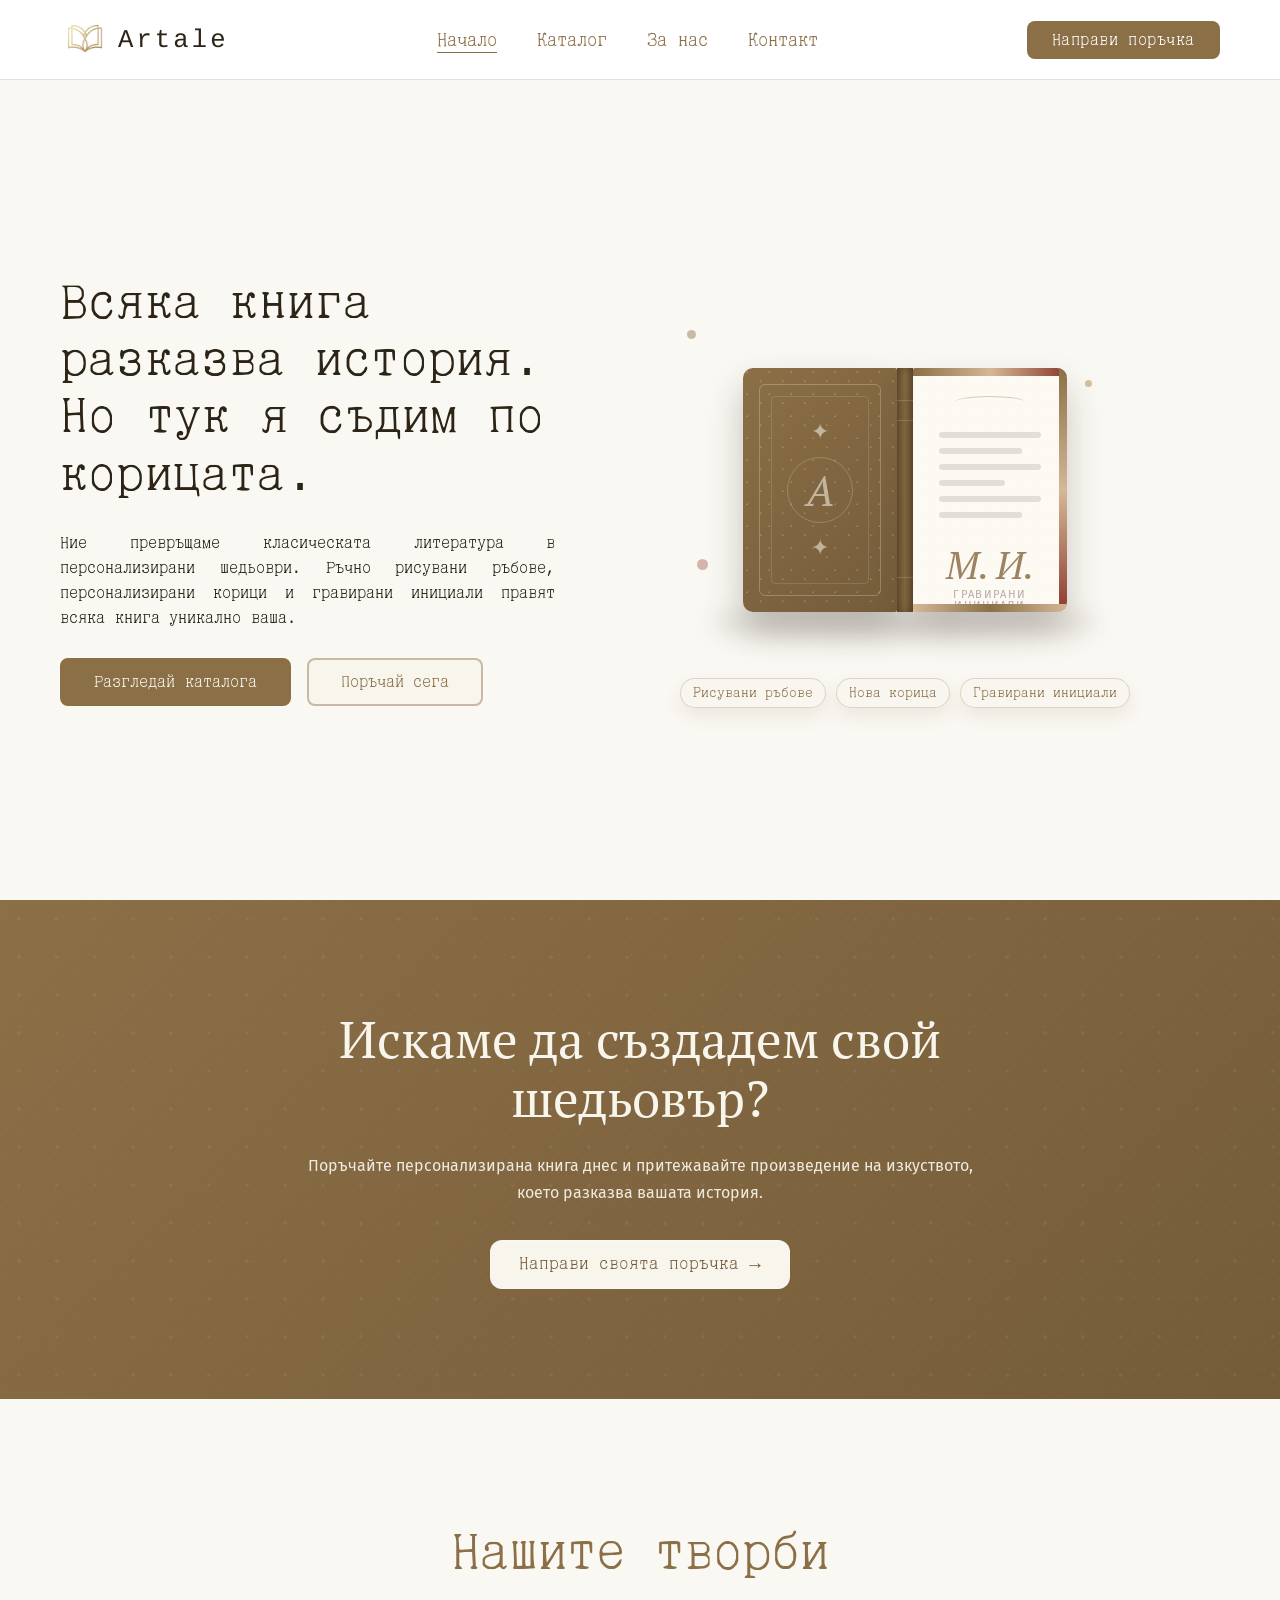
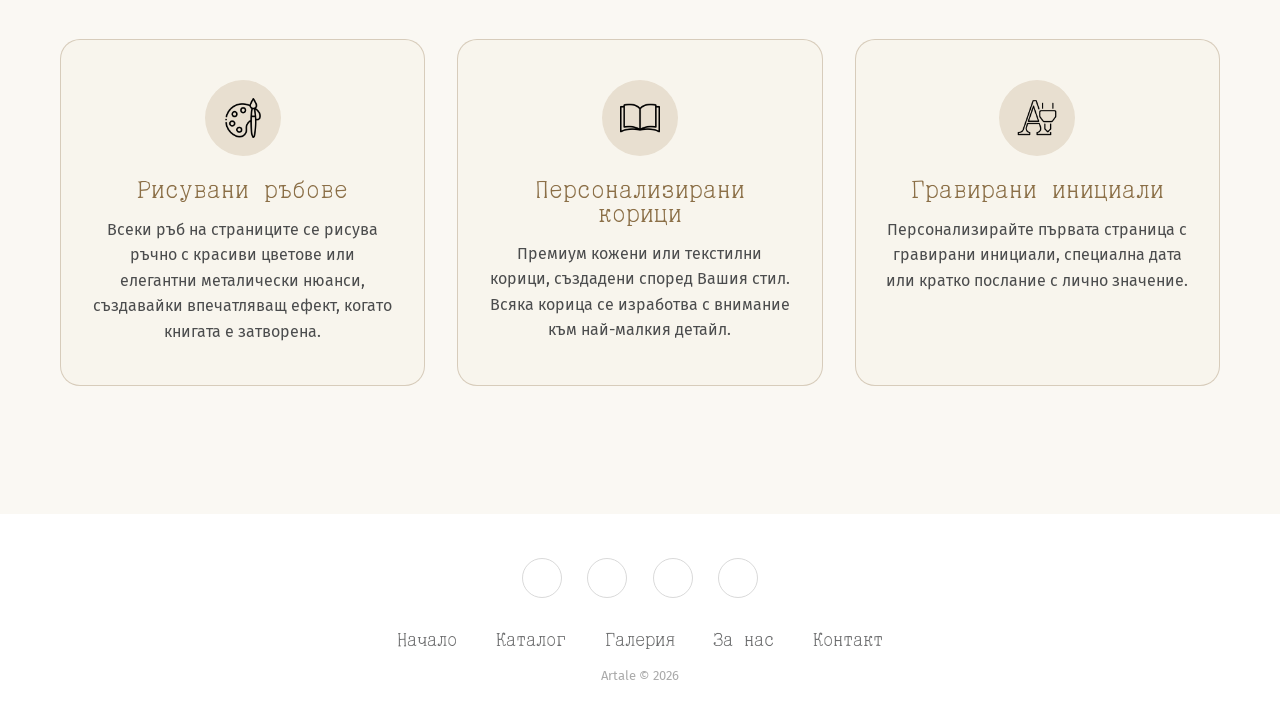
==== index.html @ 34d96b76 "Active page navigation - translation - a super simple fix of the brand name that took me 2 hours" ====
<!DOCTYPE html>
<html lang="bg">

<head>
    <meta charset="UTF-8">
    <meta name="viewport" content="width=device-width, initial-scale=1.0">
    <title>Artale | Home Page</title>

    <link rel="icon" type="image/x-icon" href="src/assets/images/Logo-modified.png">

    <!-- Bootstrap -->
    <link href="https://cdn.jsdelivr.net/npm/bootstrap@5.3.3/dist/css/bootstrap.min.css" rel="stylesheet">

    <link href="styles/reset.css" rel="stylesheet">
    <link href="styles/style.css" rel="stylesheet">
</head>

<body>
    <header>
        <nav class="navbar navbar-expand-lg navbar-light bg-white fixed-top border-bottom">
            <div class="container">
                <a class="navbar-brand d-flex align-items-center" href="index.html">
                    <img src="src/assets/images/Artale.png" alt="Artale logo" width="50" height="50">
                    <span class="artale-brand">Artale</span>
                </a>

                <button class="navbar-toggler" type="button" data-bs-toggle="collapse" data-bs-target="#navbarNav"
                    aria-controls="navbarNav" aria-expanded="false" aria-label="Toggle navigation">
                    <span class="navbar-toggler-icon"></span>
                </button>

                <div class="collapse navbar-collapse justify-content-center" id="navbarNav">
                    <ul class="navbar-nav">
                        <li class="nav-item">
                            <a class="nav-link active-page" href="index.html">Начало</a>
                        </li>

                        <li class="nav-item">
                            <a class="nav-link" href="src/catalog.html">Каталог</a>
                        </li>


                        <li class="nav-item">
                            <a class="nav-link" href="src/aboutUs.html">За нас</a>
                        </li>

                        <li class="nav-item">
                            <a class="nav-link" href="src/contacts.html">Контакт</a>
                        </li>
                    </ul>
                </div>

                <a href="src/commissions.html" class="purchase-btn">
                    Направи поръчка
                </a>

            </div>
        </nav>
    </header>

    <main>
        <section class="first-block">
            <div class="page-container hero-layout">

                <div class="hero-text">
                    <h1>Всяка книга разказва история. <br> Но тук я съдим по корицата.</h1>

                    <p>
                        Ние превръщаме класическата литература в персонализирани шедьоври.
                        Ръчно рисувани ръбове, персонализирани корици и гравирани инициали
                        правят всяка книга уникално ваша.
                    </p>

                    <div class="hero-buttons">
                        <button onclick="document.location='src/catalog.html'" class="unique-button">
                            Разгледай каталога
                        </button>

                        <button onclick="document.location='src/commissions.html'">
                            Поръчай сега
                        </button>
                    </div>
                </div>

                <div class="book-illustration">
                    <div class="floating-dot dot-1"></div>
                    <div class="floating-dot dot-2"></div>
                    <div class="floating-dot dot-3"></div>

                    <div class="book-shadow"></div>

                    <div class="book">
                        <div class="book-cover">
                            <div class="cover-border"></div>
                            <div class="cover-inner-border"></div>

                            <div class="cover-decoration">
                                <div class="ornament">✦</div>
                                <div class="cover-initial">A</div>
                                <div class="ornament bottom">✦</div>
                            </div>
                        </div>

                        <div class="book-spine">
                            <span></span>
                            <span></span>
                            <span></span>
                        </div>

                        <div class="book-pages">
                            <div class="painted-edge top"></div>
                            <div class="painted-edge right"></div>
                            <div class="painted-edge bottom"></div>

                            <div class="page-content">
                                <div class="page-ornament"></div>

                                <div class="text-line long"></div>
                                <div class="text-line medium"></div>
                                <div class="text-line long"></div>
                                <div class="text-line short"></div>
                                <div class="text-line long"></div>
                                <div class="text-line medium"></div>

                                <div class="engraving">
                                    <span>М. И.</span>
                                    <small>гравирани инициали</small>
                                </div>
                            </div>
                        </div>
                    </div>

                    <div class="book-labels">
                        <span>Рисувани ръбове</span>
                        <span>Нова корица</span>
                        <span>Гравирани инициали</span>
                    </div>
                </div>

            </div>
        </section>

        <section class="order-section">
            <div class="order-content">
                <h2>Искаме да създадем свой шедьовър?</h2>
                <p>
                    Поръчайте персонализирана книга днес и притежавайте произведение на
                    изкуството, което разказва вашата история.
                </p>
                <a href="src/commissions.html" class="order-btn">
                    Направи своята поръчка
                    <span>→</span>
                </a>
            </div>
        </section>

        <section class="craft-section">
            <div class="page-container">
                <h2>Нашите творби</h2>

                <div class="craft-container">
                    <article class="craft-card">
                        <div class="icon-circle">
                            <img src="src/assets/images/art.png" alt="Икона за рисувани ръбове">
                        </div>

                        <h3>Рисувани ръбове</h3>

                        <p>
                            Всеки ръб на страниците се рисува ръчно с красиви цветове или елегантни металически нюанси,
                            създавайки впечатляващ ефект, когато книгата е затворена.
                        </p>
                    </article>

                    <article class="craft-card">
                        <div class="icon-circle">
                            <img src="src/assets/images/book.png" alt="Икона за персонализирани корици">
                        </div>

                        <h3>Персонализирани корици</h3>

                        <p>
                            Премиум кожени или текстилни корици, създадени според Вашия стил.
                            Всяка корица се изработва с внимание към най-малкия детайл.
                        </p>
                    </article>

                    <article class="craft-card">
                        <div class="icon-circle">
                            <img src="src/assets/images/cut.png" alt="Икона за гравирани инициали">
                        </div>

                        <h3>Гравирани инициали</h3>

                        <p>
                            Персонализирайте първата страница с гравирани инициали, специална дата
                            или кратко послание с лично значение.
                        </p>
                    </article>
                </div>
            </div>
        </section>
    </main>

    <div class="footer-basic">
        <footer>
            <div class="social">
                <a href="#" aria-label="Instagram"></a>
                <a href="#" aria-label="TikTok"></a>
                <a href="#" aria-label="Pinterest"></a>
                <a href="#" aria-label="Facebook"></a>
            </div>

            <ul class="list-inline">
                <li class="list-inline-item"><a href="index.html">Начало</a></li>
                <li class="list-inline-item"><a href="src/catalog.html">Каталог</a></li>
                <li class="list-inline-item"><a href="src/commissions.html">Галерия</a></li>
                <li class="list-inline-item"><a href="src/aboutUs.html">За нас</a></li>
                <li class="list-inline-item"><a href="src/contacts.html">Контакт</a></li>
            </ul>

            <p class="copyright">Artale © 2026</p>
        </footer>
    </div>

    <script src="https://cdn.jsdelivr.net/npm/bootstrap@5.3.3/dist/js/bootstrap.bundle.min.js"></script>
</body>

</html>
---- styles/style.css ----
@import url('https://fonts.googleapis.com/css2?family=Fira+Sans:ital,wght@0,300;0,400;0,500;0,600;1,400&family=PT+Serif:ital,wght@0,400;0,700;1,400&family=Special+Elite&display=swap');
@font-face {
    font-family: "DXDoklad";
    src: url("../src/assets/fonts/DXDoklad10M/DXDoklad10M-Regular.woff2") format("woff2"),
         url("../src/assets/fonts/DXDoklad10M/DXDoklad10M-Regular.woff") format("woff");
    font-weight: 400;
    font-style: normal;
}
:root {
    --bg: #faf8f3;
    --bg-soft: #f8f5ed;
    --text: #2c2416;
    --brown: #8b6f47;
    --brown-dark: #8b3a2f;
    --sand: #d4b896;
    --border: rgba(139, 111, 71, 0.25);
    --shadow: rgba(139, 111, 71, 0.18);
}

* {
    box-sizing: border-box;
    cursor: url('/feather.png') 24 24, auto;
}

html {
    scroll-behavior: smooth;
}

body {
    margin: 0;
    padding-top: 80px;
    background: var(--bg);
    color: var(--text);
    font-family: "DXDoklad", monospace;
    font-weight: 400;
}

img {
    max-width: 100%;
    display: block;
}

button,
a {
    font-family: inherit;
}

main {
    padding-top: 0;
}

.page-container {
    width: min(100% - 120px, 1440px);
    margin-inline: auto;
}

.navbar {
    min-height: 80px;
    background-color: #ffffff;
    border-bottom: 1px solid rgba(139, 111, 71, 0.16);
}

.navbar .container {
    width: min(100% - 120px, 1440px);
    max-width: none;
    padding-left: 0;
    padding-right: 0;
}

.navbar .navbar-brand {
    display: flex !important;
    align-items: center !important;
    gap: 8px !important;
    margin: 0 !important;
    padding: 0 !important;
    color: var(--text) !important;
    text-decoration: none !important;
    font-family: "DXDoklad", monospace !important;
}

.navbar .navbar-brand img {
    width: 50px !important;
    height: 50px !important;
    object-fit: contain !important;
    flex-shrink: 0 !important;
}

.navbar .navbar-brand .artale-brand {
    display: inline-block !important;
    margin: 0 !important;
    padding: 0 !important;

    color: var(--text) !important;
    font-family: "DXDoklad", monospace !important;
    font-size: 1.6rem !important;
    font-weight: 400 !important;
    line-height: 1 !important;

    letter-spacing: 0.12em !important;

    -webkit-font-smoothing: antialiased;
    text-rendering: geometricPrecision;
    font-synthesis: none;
}

.navbar .navbar-brand:hover,
.navbar .navbar-brand:focus,
.navbar .navbar-brand:hover .artale-brand,
.navbar .navbar-brand:focus .artale-brand {
    color: var(--text) !important;
    text-decoration: none !important;
}

.navbar-nav .nav-link {
    position: relative;
    margin: 0 12px;
    color: var(--brown);
    font-size: 18px;
    transition: color 0.25s ease, transform 0.25s ease;
}

.navbar-nav .nav-link:hover {
    color: var(--brown-dark);
    transform: translateY(-3px);
}

.navbar-nav .nav-link::after {
    content: "";
    position: absolute;
    left: 8px;
    right: 8px;
    bottom: 4px;
    height: 1px;
    background-color: var(--brown-dark);
    transform: scaleX(0);
    transform-origin: center;
    transition: transform 0.25s ease;
}

.navbar-nav .nav-link:hover::after {
    transform: scaleX(1);
}

.navbar-nav .nav-link.active-page,
.navbar-nav .nav-link.active-page:hover,
.navbar-nav .nav-link.active-page:focus {
    color: var(--brown) !important;
}

.navbar-nav .nav-link.active-page::after {
    transform: scaleX(1);
    background-color: var(--brown);
}

.purchase-btn {
    display: inline-block;
    background-color: var(--brown);
    color: #ffffff;
    padding: 10px 24px;
    border-radius: 8px;
    border: 1px solid rgba(139, 111, 71, 0.3);
    font-size: 16px;
    letter-spacing: 0.5px;
    text-decoration: none;
    white-space: nowrap;
    transition: transform 0.25s ease, box-shadow 0.25s ease, background-color 0.25s ease;
}

.purchase-btn:hover {
    color: #ffffff;
    background-color: #755c39;
    transform: translateY(-3px);
    box-shadow: 0 10px 24px var(--shadow);
}

.first-block {
    min-height: calc(100vh - 80px);
    display: flex;
    align-items: center;
    background-color: var(--bg);
}

.hero-layout {
    display: grid;
    grid-template-columns: minmax(0, 0.9fr) minmax(320px, 520px);
    align-items: center;
    gap: clamp(40px, 7vw, 110px);
}

.hero-text {
    max-width: 560px;
    text-align: left;
}

.first-block h1 {
    max-width: 560px;
    margin: 0;
    color: var(--text);
    font-family: "DXDoklad", monospace;
    font-weight: 400;
    font-size: clamp(2.2rem, 3.8vw, 4.1rem);
    line-height: 1.18;
    letter-spacing: 0.2px;
    text-align: left;
}

.first-block p {
    max-width: 500px;
    margin-top: 28px;
    margin-bottom: 0;
    color: var(--text);
    font-family: "DXDoklad", monospace;
    font-weight: 300;
    font-size: clamp(1rem, 1.05vw, 1.18rem);
    line-height: 1.55;
    text-align: justify;
    text-align-last: left;
}

.hero-buttons {
    display: flex;
    gap: 16px;
    flex-wrap: wrap;
    margin-top: 28px;
    justify-content: flex-start;
}

button {
    background-color: var(--bg-soft);
    border: 2px solid rgba(139, 111, 71, 0.45);
    border-radius: 8px;
    color: var(--brown);
    text-align: center;
    padding: 14px 32px;
    margin-top: 0;
    font-weight: 400;
    font-size: clamp(1rem, 1.2vw, 1.15rem);
    transition:
        transform 0.25s ease,
        box-shadow 0.25s ease,
        background-color 0.25s ease,
        color 0.25s ease;
}

button:hover {
    transform: translateY(-4px);
    box-shadow: 0 10px 24px rgba(139, 111, 71, 0.22);
}

button:active {
    transform: translateY(-1px);
    box-shadow: 0 4px 10px rgba(139, 111, 71, 0.12);
}

.unique-button {
    background-color: var(--brown);
    color: var(--bg-soft);
    border-color: var(--brown);
}

.book-illustration {
    position: relative;
    min-height: 500px;
    display: flex;
    align-items: center;
    justify-content: center;
}

.book {
    position: relative;
    display: flex;
    animation: gentle-float 4s ease-in-out infinite;
    z-index: 2;
}

.book-shadow {
    position: absolute;
    bottom: 105px;
    left: 50%;
    width: 75%;
    height: 24px;
    transform: translateX(-50%);
    background: rgba(44, 36, 22, 0.18);
    border-radius: 50%;
    filter: blur(12px);
}

.book-cover {
    position: relative;
    width: clamp(120px, 12vw, 170px);
    height: clamp(190px, 19vw, 250px);
    background: linear-gradient(135deg, #8b6f47, #755c39);
    border-radius: 10px 2px 2px 10px;
    box-shadow: 0 18px 35px rgba(44, 36, 22, 0.25);
    overflow: hidden;
}

.book-cover::before {
    content: "";
    position: absolute;
    inset: 0;
    opacity: 0.18;
    background-image:
        radial-gradient(circle at 20% 20%, #fff 0 1px, transparent 1px),
        radial-gradient(circle at 80% 60%, #fff 0 1px, transparent 1px);
    background-size: 22px 22px;
}

.cover-border {
    position: absolute;
    inset: 16px;
    border: 1px solid rgba(248, 245, 237, 0.25);
    border-radius: 6px;
}

.cover-inner-border {
    position: absolute;
    inset: 28px;
    border: 1px solid rgba(248, 245, 237, 0.14);
    border-radius: 4px;
}

.cover-decoration {
    position: absolute;
    inset: 0;
    display: flex;
    flex-direction: column;
    align-items: center;
    justify-content: center;
    color: rgba(248, 245, 237, 0.55);
}

.cover-initial {
    width: 66px;
    height: 66px;
    border: 1px solid rgba(248, 245, 237, 0.22);
    border-radius: 50%;
    display: grid;
    place-items: center;
    font-family: "PT Serif", serif;
    font-size: 42px;
    font-style: italic;
}

.ornament {
    font-size: 22px;
    margin-bottom: 14px;
}

.ornament.bottom {
    margin-top: 14px;
    margin-bottom: 0;
}

.book-spine {
    position: relative;
    width: 16px;
    height: clamp(190px, 19vw, 250px);
    background: linear-gradient(90deg, #6f5433, #8b6f47, #6f5433);
    box-shadow: inset 0 0 12px rgba(0, 0, 0, 0.25);
}

.book-spine span {
    position: absolute;
    left: 0;
    right: 0;
    height: 1px;
    background: rgba(248, 245, 237, 0.18);
}

.book-spine span:nth-child(1) {
    top: 32px;
}

.book-spine span:nth-child(2) {
    top: 52px;
}

.book-spine span:nth-child(3) {
    bottom: 34px;
}

.book-pages {
    position: relative;
    width: clamp(120px, 12vw, 170px);
    height: clamp(190px, 19vw, 250px);
    background: #fdf9f3;
    border-radius: 2px 10px 10px 2px;
    box-shadow: 0 18px 35px rgba(44, 36, 22, 0.22);
    overflow: hidden;
}

.book-pages::before {
    content: "";
    position: absolute;
    inset: 0;
    opacity: 0.2;
    background-image:
        linear-gradient(90deg, rgba(44, 36, 22, 0.04) 1px, transparent 1px),
        linear-gradient(rgba(44, 36, 22, 0.04) 1px, transparent 1px);
    background-size: 18px 18px;
}

.painted-edge {
    position: absolute;
    z-index: 3;
    overflow: hidden;
}

.painted-edge.top {
    top: 0;
    left: 0;
    right: 0;
    height: 8px;
    background: linear-gradient(90deg, #8b6f47, #d4b896, #8b3a2f);
}

.painted-edge.right {
    top: 0;
    right: 0;
    bottom: 0;
    width: 8px;
    background: linear-gradient(180deg, #8b6f47, #d4b896, #8b3a2f);
}

.painted-edge.bottom {
    bottom: 0;
    left: 0;
    right: 0;
    height: 8px;
    background: linear-gradient(90deg, #d4b896, #8b6f47, #d4b896);
}

.page-content {
    position: absolute;
    inset: 28px 26px;
    z-index: 2;
}

.page-ornament {
    width: 70px;
    height: 12px;
    margin: 0 auto 24px;
    border-top: 1px solid rgba(139, 111, 71, 0.35);
    border-radius: 50%;
}

.text-line {
    height: 6px;
    margin-bottom: 10px;
    background: rgba(44, 36, 22, 0.12);
    border-radius: 999px;
}

.text-line.long {
    width: 100%;
}

.text-line.medium {
    width: 82%;
}

.text-line.short {
    width: 65%;
}

.engraving {
    margin-top: 28px;
    text-align: center;
}

.engraving span {
    display: block;
    font-family: "PT Serif", serif;
    font-size: clamp(2rem, 3vw, 3.2rem);
    font-style: italic;
    color: rgba(139, 111, 71, 0.85);
}

.engraving small {
    display: block;
    margin-top: 4px;
    font-family: "Fira Sans", sans-serif;
    font-size: 0.7rem;
    letter-spacing: 0.12em;
    text-transform: uppercase;
    color: rgba(44, 36, 22, 0.35);
}

.book-labels {
    position: absolute;
    bottom: 32px;
    left: 0;
    right: 0;
    display: flex;
    justify-content: center;
    gap: 10px;
    flex-wrap: wrap;
}

.book-labels span {
    padding: 7px 12px;
    background: rgba(248, 245, 237, 0.8);
    border: 1px solid rgba(139, 111, 71, 0.25);
    border-radius: 999px;
    color: #8b6f47;
    font-size: 0.85rem;
    box-shadow: 0 8px 18px rgba(139, 111, 71, 0.12);
}

.floating-dot {
    position: absolute;
    border-radius: 50%;
    background: rgba(139, 111, 71, 0.45);
    z-index: 1;
}

.dot-1 {
    top: 18%;
    left: 8%;
    width: 9px;
    height: 9px;
    animation: float-slow 8s ease-in-out infinite;
}

.dot-2 {
    top: 28%;
    right: 14%;
    width: 7px;
    height: 7px;
    background: rgba(212, 184, 150, 0.9);
    animation: float-medium 6s ease-in-out infinite;
}

.dot-3 {
    bottom: 34%;
    left: 10%;
    width: 11px;
    height: 11px;
    background: rgba(139, 58, 47, 0.35);
    animation: float-fast 4s ease-in-out infinite;
}

.about-story-section {
    position: relative;
    padding: clamp(100px, 11vw, 150px) 0 clamp(80px, 10vw, 130px);
    background: linear-gradient(
        180deg,
        rgba(212, 184, 150, 0.16) 0%,
        var(--bg) 18%,
        var(--bg) 100%
    );
    border-top: 1px solid rgba(139, 111, 71, 0.18);
}

.about-story-layout {
    display: grid;
    grid-template-columns: minmax(0, 1fr) minmax(420px, 680px);
    gap: clamp(40px, 6vw, 90px);
    align-items: start;
}

.about-story-left {
    max-width: 640px;
}

.about-kicker {
    display: inline-block;
    margin-bottom: 18px;
    font-size: 0.95rem;
    letter-spacing: 0.14em;
    color: var(--brown);
}

.about-story-left h2 {
    margin: 0 0 24px 0;
    font-family: "DXDoklad", monospace;
    font-size: clamp(2.2rem, 4vw, 4.4rem);
    line-height: 1.08;
    font-weight: 400;
    color: var(--text);
}

.about-intro,
.about-text {
    margin: 0;
    max-width: 590px;
    font-size: clamp(1rem, 1.05vw, 1.18rem);
    line-height: 1.65;
    color: var(--text);
}

.about-intro {
    margin-bottom: 22px;
}

.about-features-grid {
    display: grid;
    grid-template-columns: repeat(2, minmax(0, 1fr));
    gap: 26px 30px;
    margin-top: 40px;
}

.about-feature-item {
    display: grid;
    grid-template-columns: 52px 1fr;
    gap: 14px;
    align-items: start;
}

.about-feature-icon {
    width: 52px;
    height: 52px;
    border-radius: 12px;
    background: #ece9df;
    border: 1px solid rgba(139, 111, 71, 0.15);
    display: flex;
    align-items: center;
    justify-content: center;
    color: var(--brown);
    font-size: 1.25rem;
    line-height: 1;
    flex-shrink: 0;
}

.about-feature-item h3 {
    margin: 0 0 8px 0;
    font-size: 1.3rem;
    font-family: "DXDoklad", monospace;
    font-weight: 400;
    color: var(--text);
}

.about-feature-item p {
    margin: 0;
    font-size: 1rem;
    line-height: 1.55;
    color: var(--text);
}

.about-story-right {
    position: relative;
}

.about-right-panel {
    position: relative;
    background: rgba(248, 245, 237, 0.75);
    border-radius: 24px;
    padding: 38px;
    border: 1px solid rgba(139, 111, 71, 0.08);
    min-height: 100%;
}

.about-decor-circle {
    position: absolute;
    top: -18px;
    left: -18px;
    width: 92px;
    height: 92px;
    border-radius: 50%;
    border: 2px solid rgba(212, 184, 150, 0.85);
    z-index: 0;
}

.about-decor-square {
    position: absolute;
    right: -18px;
    bottom: -18px;
    width: 110px;
    height: 110px;
    border-radius: 10px;
    border: 2px solid rgba(139, 111, 71, 0.18);
    z-index: 0;
}

.about-steps-grid {
    position: relative;
    z-index: 1;
    display: grid;
    grid-template-columns: repeat(2, minmax(0, 1fr));
    gap: 18px;
    margin-bottom: 28px;
}

.about-step-card {
    background: #fffdf9;
    border: 1px solid rgba(139, 111, 71, 0.12);
    border-radius: 18px;
    padding: 22px 18px;
    box-shadow: 0 8px 20px rgba(139, 111, 71, 0.06);
}

.about-step-number {
    display: inline-block;
    margin-bottom: 10px;
    font-family: "PT Serif", serif;
    font-size: 1.4rem;
    color: rgba(139, 111, 71, 0.7);
}

.about-step-card h4 {
    margin: 0 0 6px 0;
    font-family: "DXDoklad", monospace;
    font-weight: 400;
    font-size: 1.2rem;
    color: var(--text);
}

.about-step-card p {
    margin: 0;
    font-size: 0.95rem;
    line-height: 1.5;
    color: var(--text);
}

.about-image-card {
    position: relative;
    z-index: 1;
    overflow: hidden;
    border-radius: 22px;
    min-height: 270px;
    border: 1px solid rgba(139, 111, 71, 0.12);
    box-shadow: 0 12px 30px rgba(139, 111, 71, 0.08);
}

.about-image-card img {
    width: 100%;
    height: 100%;
    min-height: 270px;
    object-fit: cover;
    display: block;
}

.about-image-overlay {
    position: absolute;
    left: 0;
    right: 0;
    bottom: 0;
    padding: 22px 18px 16px;
    background: linear-gradient(to top, rgba(250, 248, 243, 0.96), rgba(250, 248, 243, 0));
}

.about-image-overlay p {
    margin: 0 0 4px 0;
    font-family: "PT Serif", serif;
    font-size: 1.45rem;
    color: var(--text);
}

.about-image-overlay span {
    font-size: 0.98rem;
    color: var(--text);
}

.order-section {
    position: relative;
    overflow: hidden;
    padding: 110px 24px;
    margin: 0;
    background: linear-gradient(135deg, #8b6f47 0%, #755c39 100%);
    text-align: center;
}

.order-section::before {
    content: "";
    position: absolute;
    inset: 0;
    opacity: 0.18;
    background-image:
        radial-gradient(circle, rgba(248, 245, 237, 0.32) 2px, transparent 2px),
        radial-gradient(circle, rgba(248, 245, 237, 0.18) 1px, transparent 1px);
    background-size: 38px 38px, 18px 18px;
    background-position: 0 0, 10px 10px;
    pointer-events: none;
}

.order-content {
    position: relative;
    z-index: 1;
    max-width: 850px;
    margin: 0 auto;
}

.order-content h2 {
    margin: 0;
    font-family: "PT Serif", serif;
    font-size: clamp(2.3rem, 4vw, 4.2rem);
    font-weight: 400;
    line-height: 1.15;
    color: #f8f5ed;
}

.order-content p {
    max-width: 700px;
    margin: 24px auto 0;
    font-family: "Fira Sans", sans-serif;
    font-size: clamp(1rem, 1.2vw, 1.2rem);
    line-height: 1.7;
    color: rgba(248, 245, 237, 0.92);
}

.order-btn {
    display: inline-flex;
    align-items: center;
    gap: 10px;
    margin-top: 34px;
    padding: 14px 28px;
    background: #f8f5ed;
    color: #755c39;
    text-decoration: none;
    border-radius: 12px;
    border: 1px solid rgba(255, 255, 255, 0.25);
    font-family: "DXDoklad", monospace;
    font-size: 1.05rem;
    transition: transform 0.25s ease, box-shadow 0.25s ease, background-color 0.25s ease;
}

.order-btn:hover {
    transform: translateY(-3px);
    box-shadow: 0 12px 24px rgba(44, 36, 22, 0.18);
    background: #fffdf9;
    color: #5f472c;
}

.order-btn span {
    font-size: 1.2rem;
    line-height: 1;
}

.craft-section {
    text-align: center;
    padding: clamp(80px, 10vw, 130px) 0;
    background-color: var(--bg);
}

.craft-section h2 {
    margin-bottom: clamp(40px, 5vw, 60px);
    font-family: "DXDoklad", monospace;
    font-size: clamp(2.2rem, 4vw, 4rem);
    color: var(--brown);
}

.craft-container {
    display: grid;
    grid-template-columns: repeat(3, minmax(0, 1fr));
    gap: 32px;
}

.craft-card {
    background-color: var(--bg-soft);
    border: 1px solid rgba(139, 111, 71, 0.3);
    border-radius: 20px;
    padding: 40px 30px;
    text-align: center;
    transition: transform 0.3s ease, box-shadow 0.3s ease;
}

.craft-card:hover {
    transform: translateY(-10px);
    box-shadow: 0 18px 36px rgba(139, 111, 71, 0.16);
}

.icon-circle {
    width: 76px;
    height: 76px;
    background-color: #e8dfd0;
    border-radius: 50%;
    display: flex;
    align-items: center;
    justify-content: center;
    margin: 0 auto 22px;
}

.icon-circle img {
    width: 40px;
    height: 40px;
    object-fit: contain;
}

.craft-card h3 {
    margin-bottom: 15px;
    font-size: 24px;
    color: var(--brown);
}

.craft-card p {
    margin: 0;
    font-family: "Fira Sans", sans-serif;
    font-size: 16px;
    color: #4b4c4d;
    line-height: 1.6;
}

.footer-basic {
    padding: 44px 0;
    background-color: #ffffff;
    color: #4b4c4d;
}

.footer-basic ul {
    padding: 0;
    list-style: none;
    text-align: center;
    font-size: 18px;
    line-height: 1.6;
    margin-bottom: 0;
}

.footer-basic li {
    padding: 0 10px;
}

.footer-basic ul a {
    color: inherit;
    text-decoration: none;
    opacity: 0.8;
}

.footer-basic ul a:hover {
    opacity: 1;
}

.footer-basic .social {
    text-align: center;
    padding-bottom: 25px;
}

.footer-basic .social > a {
    font-size: 0;
    width: 40px;
    height: 40px;
    line-height: 40px;
    display: inline-block;
    text-align: center;
    border-radius: 50%;
    border: 1px solid #ccc;
    margin: 0 8px;
    color: inherit;
    opacity: 0.75;
    transition: opacity 0.25s ease, transform 0.25s ease;
}

.footer-basic .social > a:hover {
    opacity: 0.9;
    transform: translateY(-3px);
}

.footer-basic .copyright {
    margin-top: 15px;
    margin-bottom: 0;
    text-align: center;
    font-family: "Fira Sans", sans-serif;
    font-size: 13px;
    color: #aaa;
}

@keyframes gentle-float {
    0%, 100% {
        transform: translateY(0) scale(1);
    }

    50% {
        transform: translateY(-6px) scale(1.02);
    }
}

@keyframes float-slow {
    0%, 100% {
        transform: translateY(0) rotate(0deg);
    }

    50% {
        transform: translateY(-16px) rotate(4deg);
    }
}

@keyframes float-medium {
    0%, 100% {
        transform: translateY(0) rotate(0deg);
    }

    50% {
        transform: translateY(-11px) rotate(-4deg);
    }
}

@keyframes float-fast {
    0%, 100% {
        transform: translateY(0) rotate(0deg);
    }

    50% {
        transform: translateY(-9px) rotate(3deg);
    }
}

@media (max-width: 992px) {
    body {
        padding-top: 76px;
    }

    .navbar {
        min-height: 76px;
    }

    .navbar .container {
        width: min(100% - 48px, 1180px);
    }

    .navbar-collapse {
        text-align: center;
        padding-block: 16px;
    }

    .navbar-nav .nav-link {
        margin: 6px 0;
    }

    .purchase-btn {
        display: block;
        width: fit-content;
        margin: 12px auto 0;
    }

    .page-container,
    .first-block .page-container {
        width: min(100% - 48px, 1180px);
    }

    .hero-layout {
        grid-template-columns: 1fr;
        text-align: center;
        gap: 32px;
    }

    .hero-text {
        max-width: 680px;
        margin-inline: auto;
    }

    .first-block h1,
    .first-block p {
        margin-inline: auto;
    }

    .hero-buttons {
        justify-content: center;
    }

    .book-illustration {
        min-height: 420px;
    }

    .about-story-layout {
        grid-template-columns: 1fr;
    }

    .about-story-left {
        max-width: 100%;
    }

    .craft-container {
        grid-template-columns: repeat(2, minmax(0, 1fr));
    }
}

@media (max-width: 768px) {
    .first-block {
        min-height: auto;
        padding-block: 90px;
        text-align: center;
    }

    .hero-text {
        max-width: 100%;
    }

    .first-block h1 {
        max-width: 100%;
        font-size: clamp(2rem, 9vw, 3.2rem);
        line-height: 1.16;
    }

    .first-block p {
        max-width: 100%;
        font-size: 1rem;
        line-height: 1.5;
        text-align: left;
    }

    .hero-buttons {
        margin-top: 24px;
        justify-content: center;
    }

    .about-story-section {
        padding: 80px 0;
    }

    .about-story-left h2 {
        font-size: clamp(2rem, 8vw, 3.2rem);
    }

    .about-features-grid,
    .about-steps-grid {
        grid-template-columns: 1fr;
    }

    .about-right-panel {
        padding: 24px;
    }

    .about-decor-circle,
    .about-decor-square {
        display: none;
    }

    .craft-container {
        grid-template-columns: 1fr;
        gap: 24px;
    }

    .craft-card {
        max-width: 460px;
        margin-inline: auto;
    }

    .order-section {
        padding: 90px 24px;
    }
}

@media (max-width: 576px) {
    .book-illustration {
        min-height: 360px;
        transform: scale(0.9);
    }

    .book-labels {
        bottom: 12px;
    }

    .book-labels span {
        font-size: 0.75rem;
        padding: 6px 10px;
    }
}

@media (max-width: 480px) {
    body {
        padding-top: 76px;
    }

    .navbar .container {
        width: min(100% - 24px, 1180px);
    }

    .navbar .navbar-brand img {
        width: 42px !important;
        height: 42px !important;
    }

    .navbar .navbar-brand .artale-brand {
        font-size: 1.45rem !important;
    }

    .page-container,
    .first-block .page-container {
        width: min(100% - 24px, 1180px);
    }

    .hero-buttons {
        flex-direction: column;
    }

    .hero-buttons button {
        width: 100%;
    }

    .first-block {
        padding-block: 70px;
    }

    .about-feature-item {
        grid-template-columns: 46px 1fr;
    }

    .about-feature-icon {
        width: 46px;
        height: 46px;
        font-size: 1rem;
    }

    .about-image-overlay p {
        font-size: 1.15rem;
    }

    .footer-basic li {
        display: block;
        padding: 4px 0;
    }
}
/* Same brand style on every page */
header .navbar .navbar-brand .artale-brand {
    display: inline-block !important;
    color: var(--text) !important;
    font-family: "DXDoklad", monospace !important;
    font-size: 1.6rem !important;
    font-weight: 400 !important;
    line-height: 1 !important;
    letter-spacing: 0.12em !important;
    -webkit-font-smoothing: antialiased;
    text-rendering: geometricPrecision;
    font-synthesis: none;
}
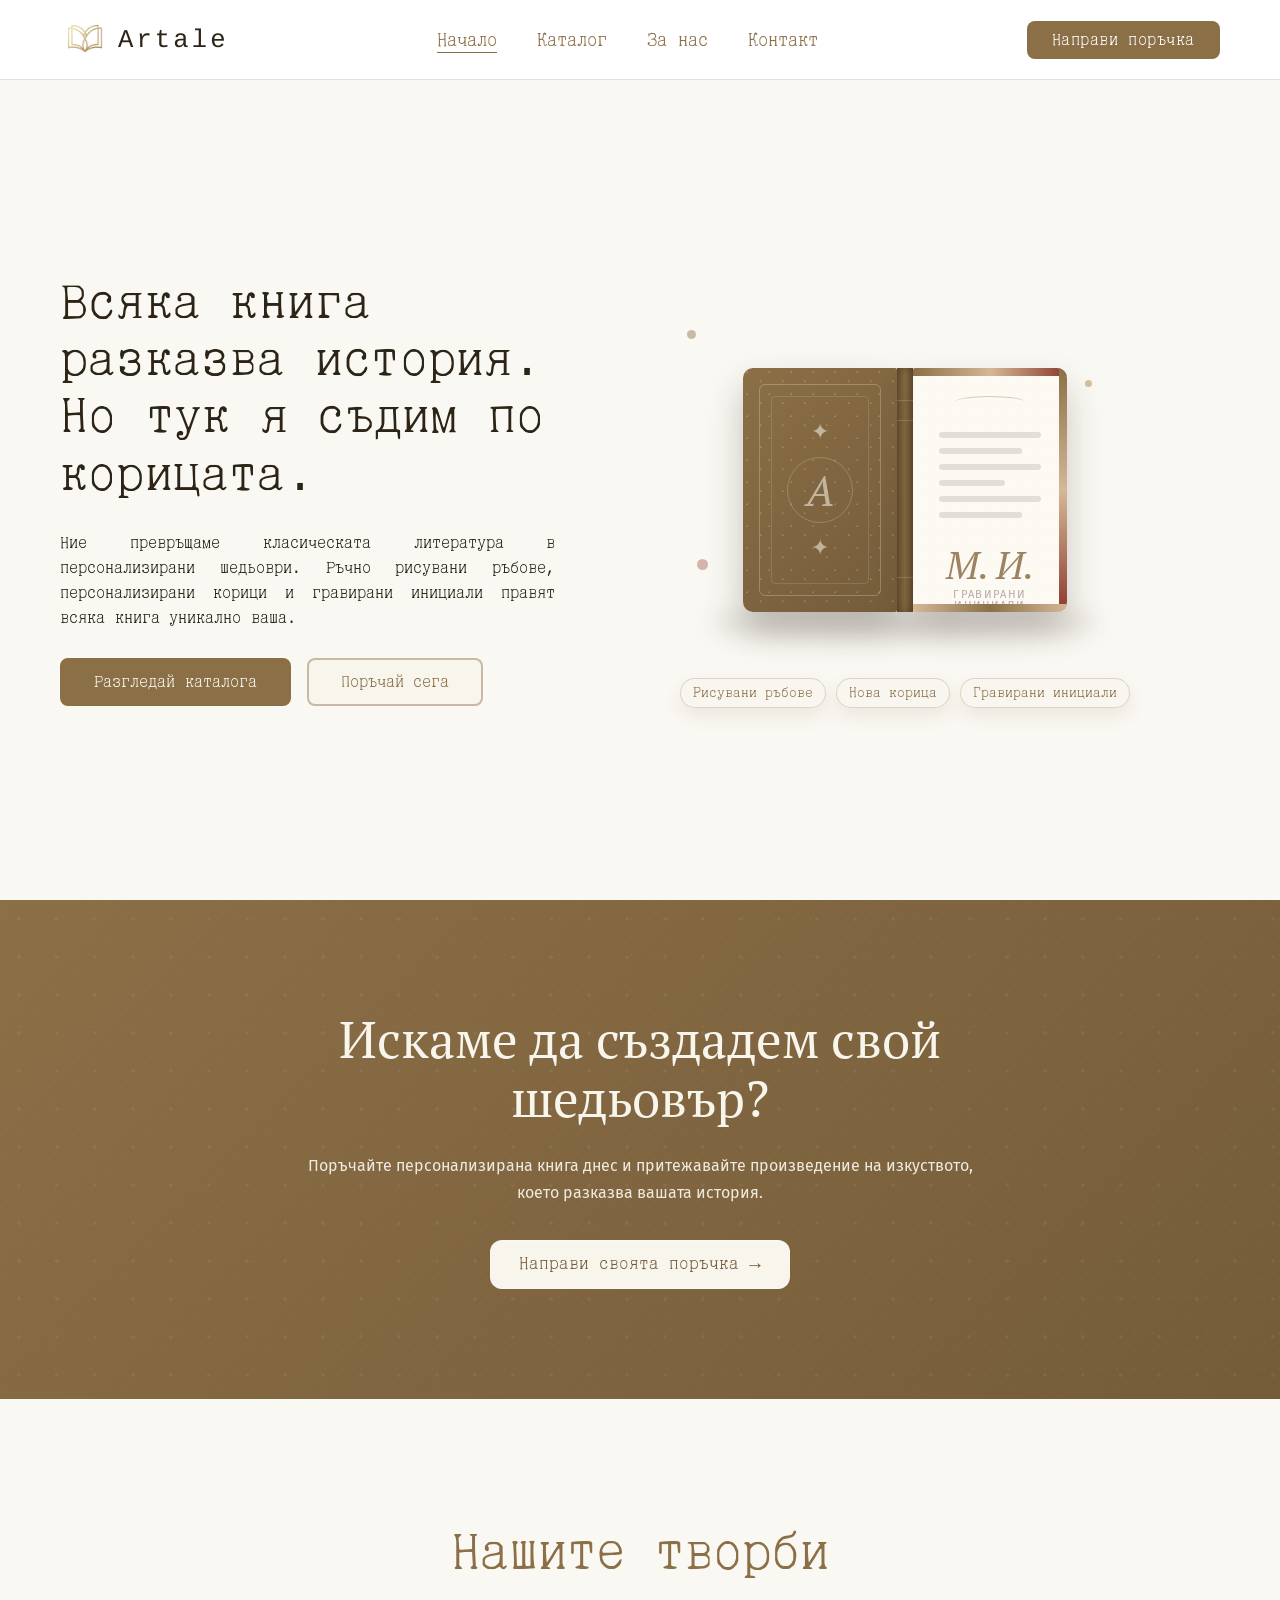
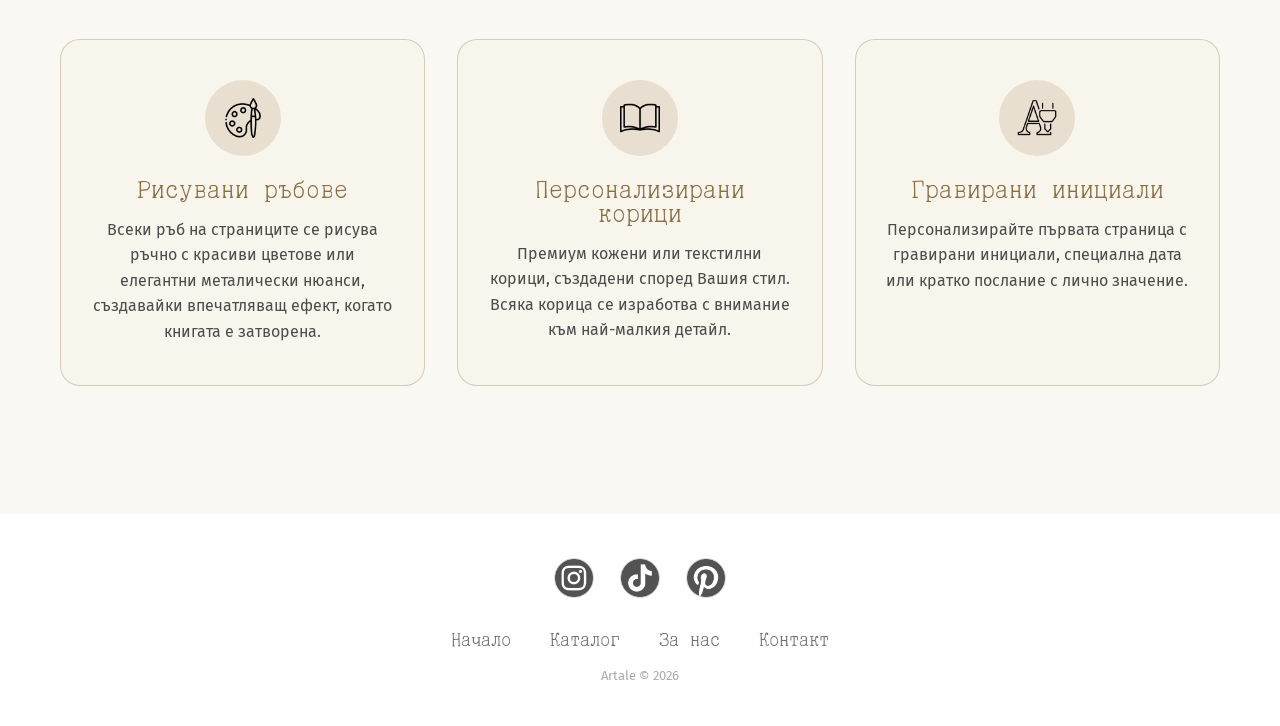
==== commit 293a36ce: "Fix contacts page and footer - align the elements - finish footer" ====
--- a/index.html
+++ b/index.html
@@ -205,16 +205,15 @@
     <div class="footer-basic">
         <footer>
             <div class="social">
-                <a href="#" aria-label="Instagram"></a>
-                <a href="#" aria-label="TikTok"></a>
-                <a href="#" aria-label="Pinterest"></a>
-                <a href="#" aria-label="Facebook"></a>
+                <a href="https://www.instagram.com/artale_books/" aria-label="Instagram"><img src="src/assets/images/instagram-circle.png" alt="Instagram account" style="opacity: 0.90;"></a>
+                <a href="https://www.tiktok.com/@artale_books" aria-label="TikTok"><img src="src/assets/images/tiktok-circle.png" alt="TikTok account" style="opacity: 0.90;"></a>
+                <a href="https://www.pinterest.com/artale_books/" aria-label="Pinterest"><img src="src/assets/images/pinterest.png" alt="Pinterest account" style="opacity: 0.90;"></a>
+                <!-- <a href="#" aria-label="Facebook"></a> -->
             </div>
 
             <ul class="list-inline">
                 <li class="list-inline-item"><a href="index.html">Начало</a></li>
                 <li class="list-inline-item"><a href="src/catalog.html">Каталог</a></li>
-                <li class="list-inline-item"><a href="src/commissions.html">Галерия</a></li>
                 <li class="list-inline-item"><a href="src/aboutUs.html">За нас</a></li>
                 <li class="list-inline-item"><a href="src/contacts.html">Контакт</a></li>
             </ul>
@@ -224,6 +223,7 @@
     </div>
 
     <script src="https://cdn.jsdelivr.net/npm/bootstrap@5.3.3/dist/js/bootstrap.bundle.min.js"></script>
+    <script src="src/assets/js/page-transition.js"></script>
 </body>
 
 </html>
--- a/styles/style.css
+++ b/styles/style.css
@@ -33,6 +33,25 @@
     color: var(--text);
     font-family: "DXDoklad", monospace;
     font-weight: 400;
+    animation: pageFadeIn 0.45s ease;
+}
+@keyframes pageFadeIn {
+    from {
+        opacity: 0;
+        transform: translateY(12px);
+    }
+
+    to {
+        opacity: 1;
+        transform: translateY(0);
+    }
+}
+
+/* Page exit animation */
+body.page-exit {
+    opacity: 0;
+    transform: translateY(-8px);
+    transition: opacity 0.28s ease, transform 0.28s ease;
 }
 
 img {
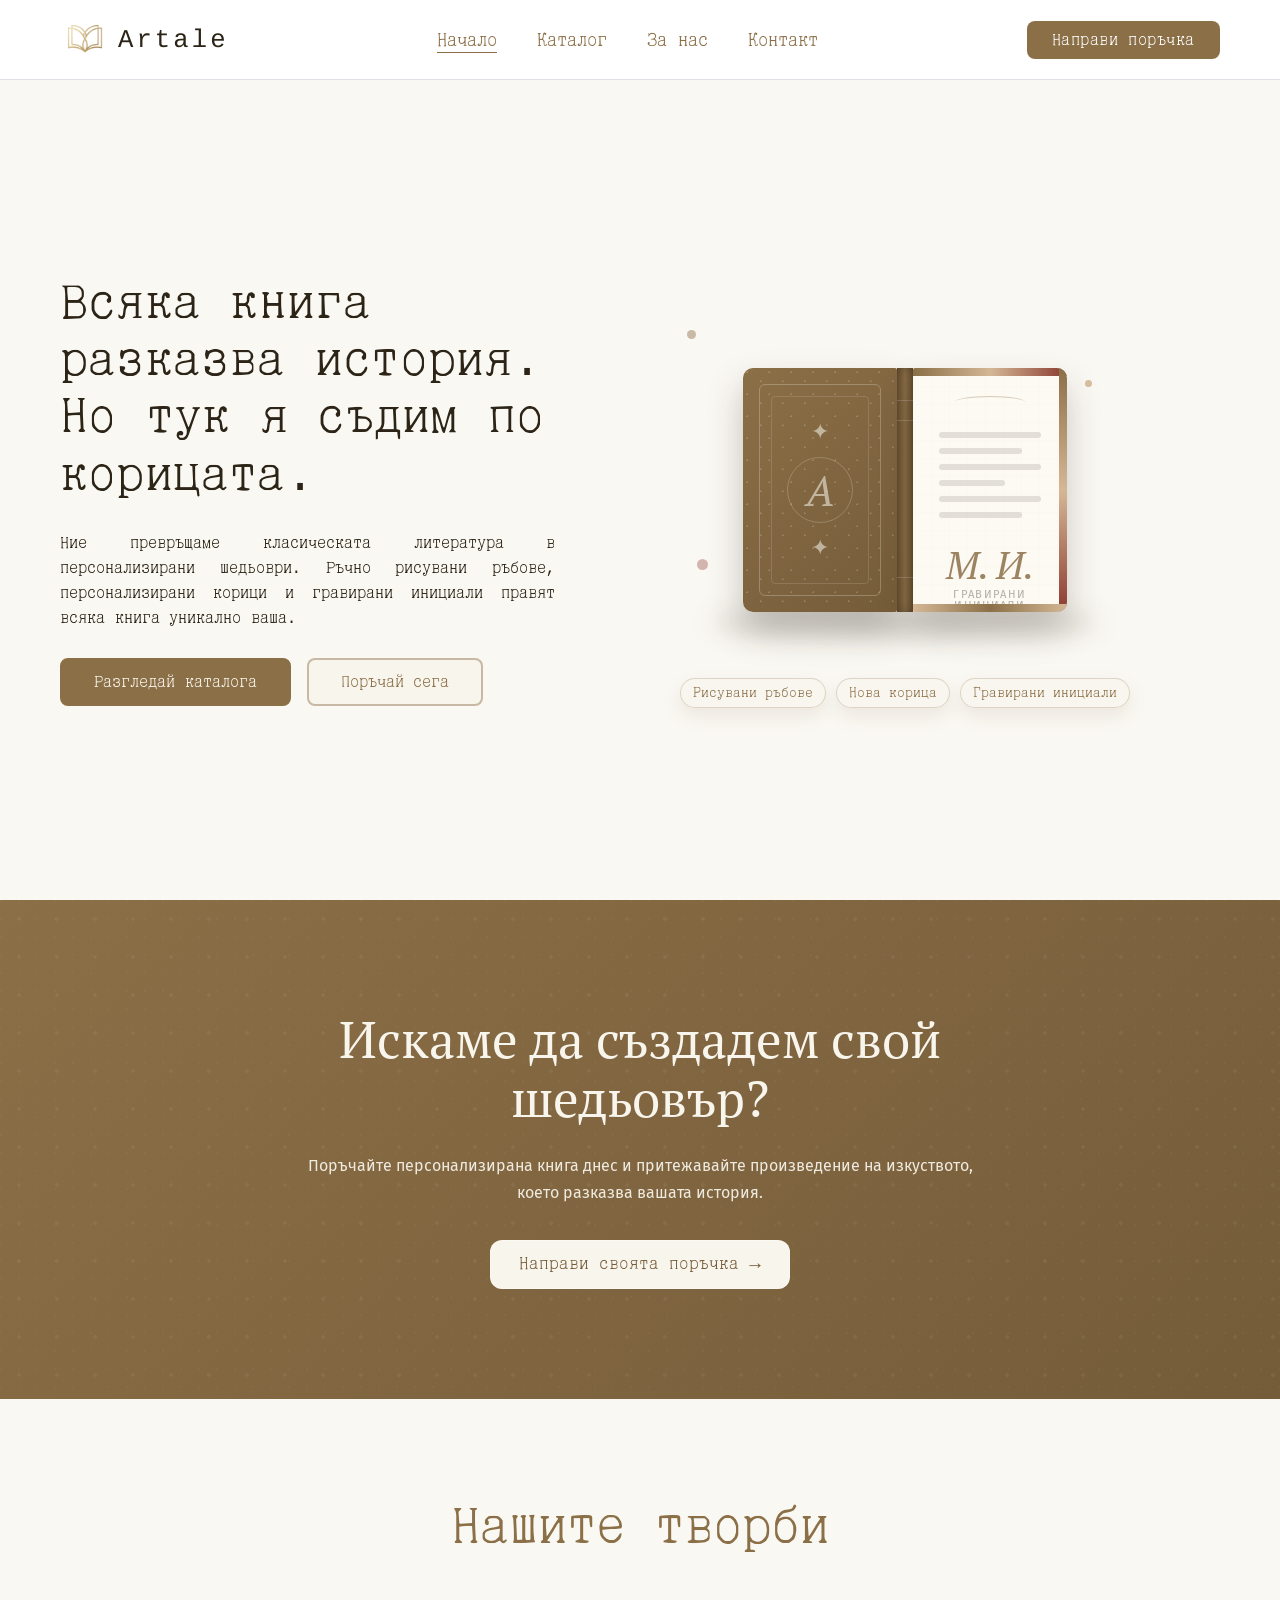
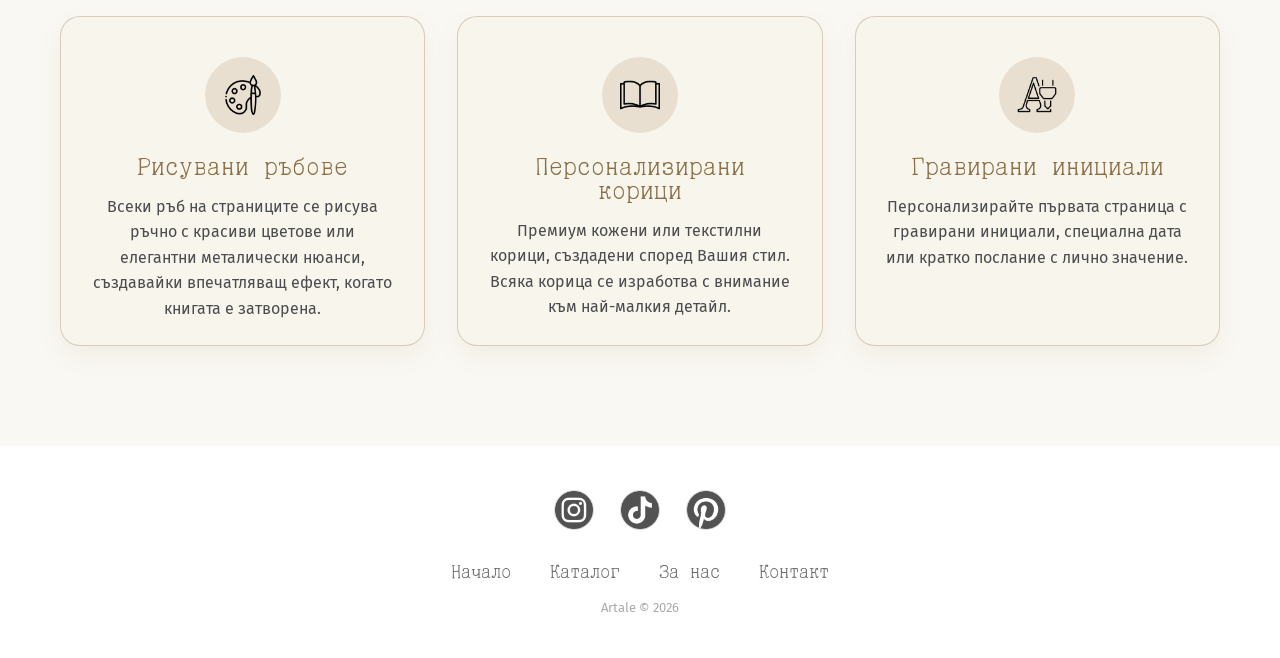
==== commit 59b98727: "[New feature] - add card flip in index.html for more visualization" ====
--- a/index.html
+++ b/index.html
@@ -159,44 +159,88 @@
                 <h2>Нашите творби</h2>
 
                 <div class="craft-container">
+
                     <article class="craft-card">
-                        <div class="icon-circle">
-                            <img src="src/assets/images/art.png" alt="Икона за рисувани ръбове">
-                        </div>
-
-                        <h3>Рисувани ръбове</h3>
-
-                        <p>
-                            Всеки ръб на страниците се рисува ръчно с красиви цветове или елегантни металически нюанси,
-                            създавайки впечатляващ ефект, когато книгата е затворена.
-                        </p>
+                        <div class="craft-card-inner">
+
+                            <div class="craft-card-front">
+                                <div class="icon-circle">
+                                    <img src="src/assets/images/art.png" alt="Икона за рисувани ръбове">
+                                </div>
+
+                                <h3>Рисувани ръбове</h3>
+
+                                <p>
+                                    Всеки ръб на страниците се рисува ръчно с красиви цветове или елегантни металически нюанси,
+                                    създавайки впечатляващ ефект, когато книгата е затворена.
+                                </p>
+                            </div>
+
+                            <div class="craft-card-back">
+                                <img src="src/assets/images/edges_book.png" alt="Рисувани ръбове">
+                                <div class="craft-back-overlay">
+                                    <h3>Рисувани ръбове</h3>
+                                    <p>Уникален завършек за всяка книга.</p>
+                                </div>
+                            </div>
+
+                        </div>
                     </article>
 
                     <article class="craft-card">
-                        <div class="icon-circle">
-                            <img src="src/assets/images/book.png" alt="Икона за персонализирани корици">
-                        </div>
-
-                        <h3>Персонализирани корици</h3>
-
-                        <p>
-                            Премиум кожени или текстилни корици, създадени според Вашия стил.
-                            Всяка корица се изработва с внимание към най-малкия детайл.
-                        </p>
+                        <div class="craft-card-inner">
+
+                            <div class="craft-card-front">
+                                <div class="icon-circle">
+                                    <img src="src/assets/images/book.png" alt="Икона за персонализирани корици">
+                                </div>
+
+                                <h3>Персонализирани корици</h3>
+
+                                <p>
+                                    Премиум кожени или текстилни корици, създадени според Вашия стил.
+                                    Всяка корица се изработва с внимание към най-малкия детайл.
+                                </p>
+                            </div>
+
+                            <div class="craft-card-back">
+                                <img src="src/assets/images/Cover.png" alt="Персонализирана корица">
+                                <div class="craft-back-overlay">
+                                    <h3>Персонализирани корици</h3>
+                                    <p>Корица, създадена специално за Вас.</p>
+                                </div>
+                            </div>
+
+                        </div>
                     </article>
 
                     <article class="craft-card">
-                        <div class="icon-circle">
-                            <img src="src/assets/images/cut.png" alt="Икона за гравирани инициали">
-                        </div>
-
-                        <h3>Гравирани инициали</h3>
-
-                        <p>
-                            Персонализирайте първата страница с гравирани инициали, специална дата
-                            или кратко послание с лично значение.
-                        </p>
+                        <div class="craft-card-inner">
+
+                            <div class="craft-card-front">
+                                <div class="icon-circle">
+                                    <img src="src/assets/images/cut.png" alt="Икона за гравирани инициали">
+                                </div>
+
+                                <h3>Гравирани инициали</h3>
+
+                                <p>
+                                    Персонализирайте първата страница с гравирани инициали, специална дата
+                                    или кратко послание с лично значение.
+                                </p>
+                            </div>
+
+                            <div class="craft-card-back">
+                                <img src="src/assets/images/engrave.png" alt="Гравирани инициали">
+                                <div class="craft-back-overlay">
+                                    <h3>Гравирани инициали</h3>
+                                    <p>Фин личен детайл с елегантно усещане.</p>
+                                </div>
+                            </div>
+
+                        </div>
                     </article>
+
                 </div>
             </div>
         </section>
--- a/styles/style.css
+++ b/styles/style.css
@@ -19,7 +19,30 @@
 
 * {
     box-sizing: border-box;
-    cursor: url('/feather.png') 24 24, auto;
+    cursor: url('../feather.png') 24 24, auto;
+}
+
+a,
+button,
+.nav-link,
+.purchase-btn,
+.order-btn,
+.book-tab,
+.contact-submit-btn,
+input[type="submit"],
+input[type="button"],
+input[type="reset"],
+[role="button"],
+.clickable,
+.navbar-toggler,
+select,
+label[for] {
+    cursor: url('../click-feather\ \(1\).png') 24 24, pointer !important;
+}
+
+input,
+textarea {
+    cursor: text;
 }
 
 html {
@@ -846,39 +869,111 @@
     line-height: 1;
 }
 
+/* ============================= */
+/* Craft flip cards */
+/* ============================= */
 .craft-section {
-    text-align: center;
-    padding: clamp(80px, 10vw, 130px) 0;
-    background-color: var(--bg);
-}
-
-.craft-section h2 {
-    margin-bottom: clamp(40px, 5vw, 60px);
-    font-family: "DXDoklad", monospace;
-    font-size: clamp(2.2rem, 4vw, 4rem);
-    color: var(--brown);
+    padding: 100px 0 100px;
 }
 
 .craft-container {
     display: grid;
     grid-template-columns: repeat(3, minmax(0, 1fr));
     gap: 32px;
-}
-
+    text-align: center;
+    background-color: var(--bg);
+}
+.craft-section h2 {
+    display: block;
+    margin: 0 0 clamp(40px, 5vw, 60px);
+    text-align: center;
+
+    font-family: "DXDoklad", monospace;
+    font-size: clamp(2.4rem, 4vw, 4rem);
+    font-weight: 400;
+    line-height: 1.1;
+
+    color: var(--brown);
+}
+
+/* Outer card */
 .craft-card {
+    position: relative;
+    min-height: 330px;
+    perspective: 1200px;
+    background: transparent;
+    border: none;
+    padding: 0;
+    text-align: center;
+}
+
+/* Inner rotating part */
+.craft-card-inner {
+    position: relative;
+    width: 100%;
+    height: 100%;
+    min-height: 330px;
+    transform-style: preserve-3d;
+    transition: transform 0.75s ease;
+}
+
+/* Flip on hover */
+.craft-card:hover .craft-card-inner {
+    transform: rotateY(180deg);
+}
+
+/* Front and back shared styles */
+.craft-card-front,
+.craft-card-back {
+    position: absolute;
+    inset: 0;
+    border-radius: 20px;
+    overflow: hidden;
+    backface-visibility: hidden;
+}
+
+/* Front side */
+.craft-card-front {
     background-color: var(--bg-soft);
     border: 1px solid rgba(139, 111, 71, 0.3);
-    border-radius: 20px;
     padding: 40px 30px;
     text-align: center;
-    transition: transform 0.3s ease, box-shadow 0.3s ease;
-}
-
-.craft-card:hover {
-    transform: translateY(-10px);
+    box-shadow: 0 10px 24px rgba(139, 111, 71, 0.08);
+}
+
+/* Back side */
+.craft-card-back {
+    transform: rotateY(180deg);
+    border: 1px solid rgba(139, 111, 71, 0.28);
     box-shadow: 0 18px 36px rgba(139, 111, 71, 0.16);
-}
-
+    background-color: var(--bg-soft);
+}
+
+/* Back image */
+.craft-card-back img {
+    width: 100%;
+    height: 100%;
+    object-fit: cover;
+}
+
+/* Dark gradient over image */
+.craft-back-overlay {
+    position: absolute;
+    inset: 0;
+    padding: 30px;
+    display: flex;
+    flex-direction: column;
+    justify-content: flex-end;
+    text-align: left;
+    background: linear-gradient(
+        to top,
+        rgba(44, 36, 22, 0.72),
+        rgba(44, 36, 22, 0.22),
+        transparent
+    );
+}
+
+/* Front icon circle */
 .icon-circle {
     width: 76px;
     height: 76px;
@@ -896,19 +991,80 @@
     object-fit: contain;
 }
 
-.craft-card h3 {
+/* Front title */
+.craft-card-front h3 {
     margin-bottom: 15px;
     font-size: 24px;
     color: var(--brown);
 }
 
-.craft-card p {
+/* Front text */
+.craft-card-front p {
     margin: 0;
     font-family: "Fira Sans", sans-serif;
     font-size: 16px;
     color: #4b4c4d;
     line-height: 1.6;
 }
+
+/* Back title */
+.craft-back-overlay h3 {
+    margin: 0 0 8px;
+    color: #fffdf9;
+    font-family: "DXDoklad", monospace;
+    font-size: 1.7rem;
+    font-weight: 400;
+}
+
+/* Back text */
+.craft-back-overlay p {
+    margin: 0;
+    color: rgba(255, 253, 249, 0.9);
+    font-family: "Fira Sans", sans-serif;
+    font-size: 0.95rem;
+    line-height: 1.5;
+}
+
+/* Responsive */
+@media (max-width: 992px) {
+    .craft-container {
+        grid-template-columns: repeat(2, minmax(0, 1fr));
+    }
+}
+
+@media (max-width: 768px) {
+    .craft-container {
+        grid-template-columns: 1fr;
+        gap: 24px;
+    }
+
+    .craft-card {
+        max-width: 460px;
+        margin-inline: auto;
+    }
+
+    .craft-card,
+    .craft-card-inner {
+        min-height: 340px;
+    }
+}
+
+@media (max-width: 480px) {
+    .craft-card,
+    .craft-card-inner {
+        min-height: 360px;
+    }
+
+    .craft-card-front {
+        padding: 34px 24px;
+    }
+
+    .craft-back-overlay {
+        padding: 24px;
+    }
+}
+
+/*  */
 
 .footer-basic {
     padding: 44px 0;
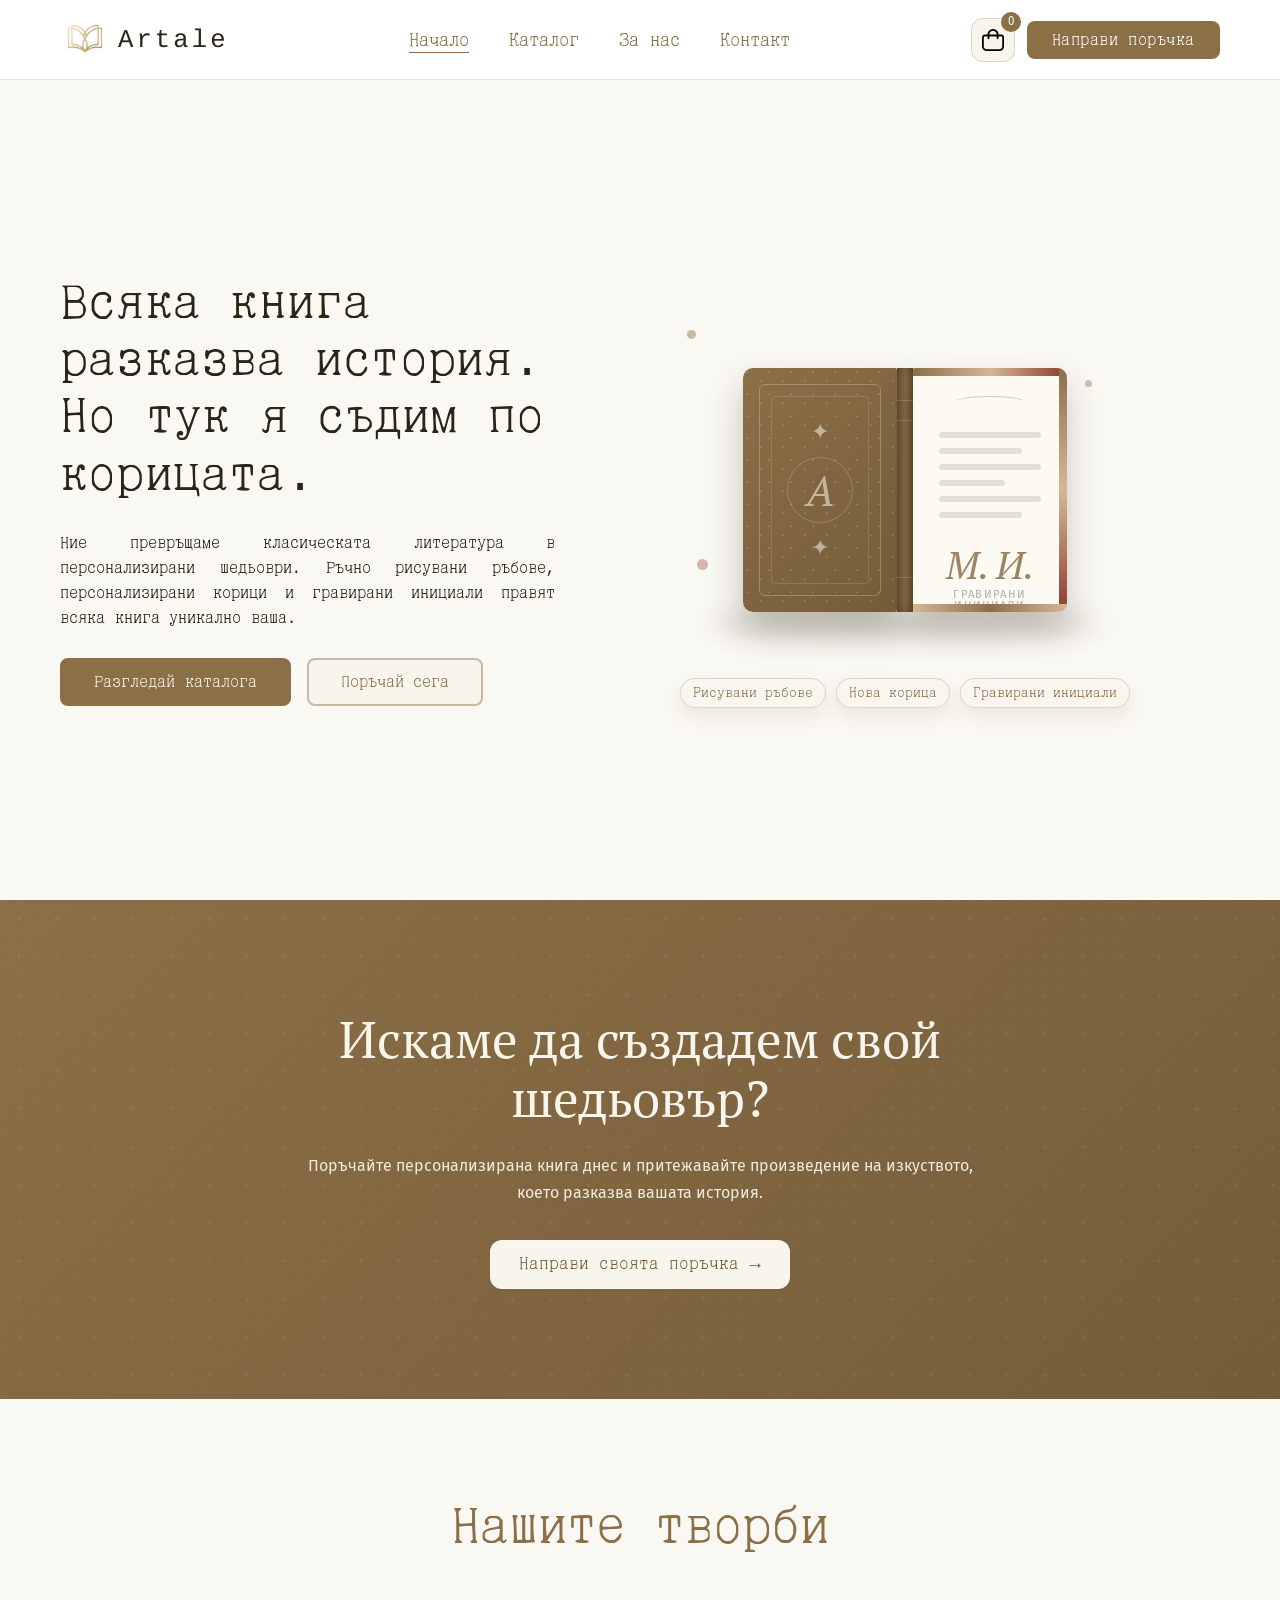
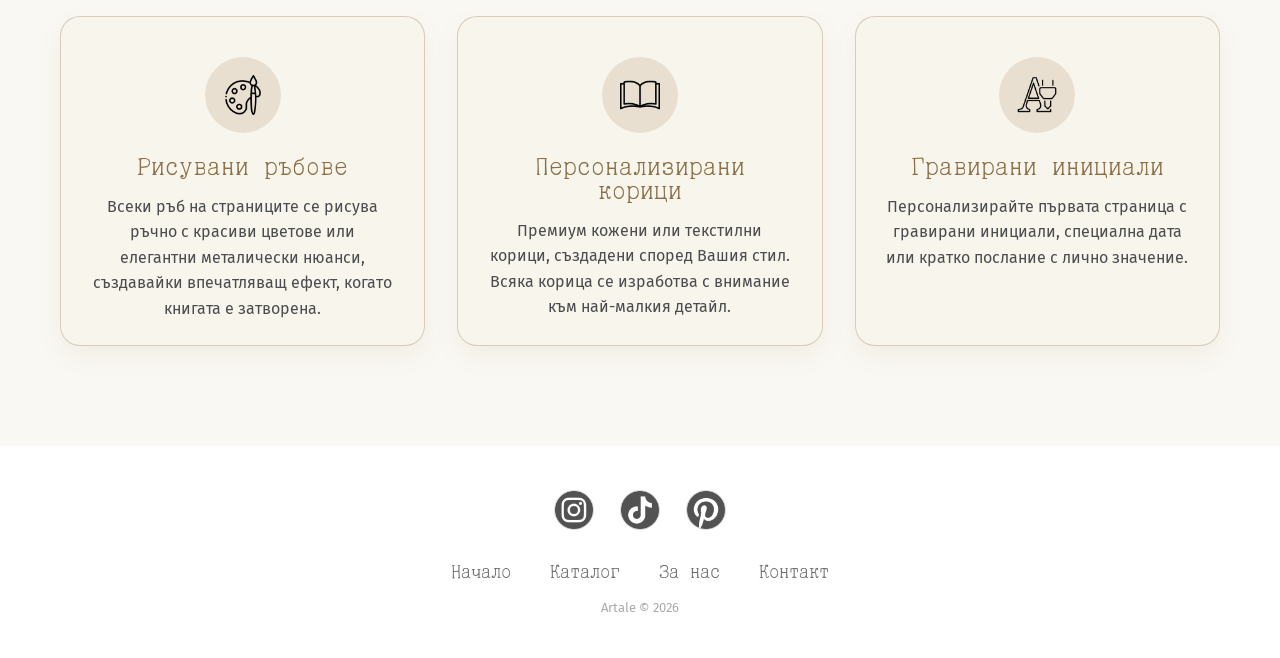
==== commit 45281b62: "[New feature] Cart - add to cart - remove from cart - personalize book in catalog - make custom purc" ====
--- a/index.html
+++ b/index.html
@@ -50,10 +50,16 @@
                     </ul>
                 </div>
 
-                <a href="src/commissions.html" class="purchase-btn">
-                    Направи поръчка
-                </a>
-
+                <div class="nav-actions">
+                    <a href="src/cart.html" class="cart-btn" aria-label="Кошница">
+                        <img src="src/assets/images/shopping-bag.png" alt="Кошница">
+                        <span class="cart-count" id="cartCount">0</span>
+                    </a>
+
+                    <a href="src/commissions.html" class="purchase-btn">
+                        Направи поръчка
+                    </a>
+                </div>
             </div>
         </nav>
     </header>
@@ -266,6 +272,7 @@
         </footer>
     </div>
 
+    <script src="src/assets/js/cartCount.js"></script>
     <script src="https://cdn.jsdelivr.net/npm/bootstrap@5.3.3/dist/js/bootstrap.bundle.min.js"></script>
     <script src="src/assets/js/page-transition.js"></script>
 </body>
--- a/styles/style.css
+++ b/styles/style.css
@@ -215,6 +215,66 @@
     box-shadow: 0 10px 24px var(--shadow);
 }
 
+.nav-actions {
+    display: flex;
+    align-items: center;
+    gap: 12px;
+}
+
+.cart-btn {
+    position: relative;
+    width: 44px;
+    height: 44px;
+
+    display: inline-flex;
+    align-items: center;
+    justify-content: center;
+
+    border-radius: 12px;
+    border: 1px solid rgba(139, 111, 71, 0.25);
+    background: var(--bg-soft);
+    text-decoration: none;
+
+    transition:
+        transform 0.25s ease,
+        box-shadow 0.25s ease,
+        background-color 0.25s ease;
+}
+
+.cart-btn:hover {
+    transform: translateY(-3px);
+    background: #fffdf9;
+    box-shadow: 0 10px 24px var(--shadow);
+}
+
+.cart-btn img {
+    width: 22px;
+    height: 22px;
+    object-fit: contain;
+}
+
+.cart-count {
+    position: absolute;
+    top: -7px;
+    right: -7px;
+
+    min-width: 20px;
+    height: 20px;
+    padding: 0 6px;
+
+    display: inline-flex;
+    align-items: center;
+    justify-content: center;
+
+    border-radius: 999px;
+    background: var(--brown);
+    color: #fffdf9;
+
+    font-family: "Fira Sans", sans-serif;
+    font-size: 0.72rem;
+    line-height: 1;
+}
+
 .first-block {
     min-height: calc(100vh - 80px);
     display: flex;
@@ -1237,6 +1297,13 @@
     .craft-container {
         grid-template-columns: repeat(2, minmax(0, 1fr));
     }
+
+    .nav-actions {
+        width: 100%;
+        justify-content: center;
+        margin-top: 12px;
+        flex-wrap: wrap;
+    }
 }
 
 @media (max-width: 768px) {
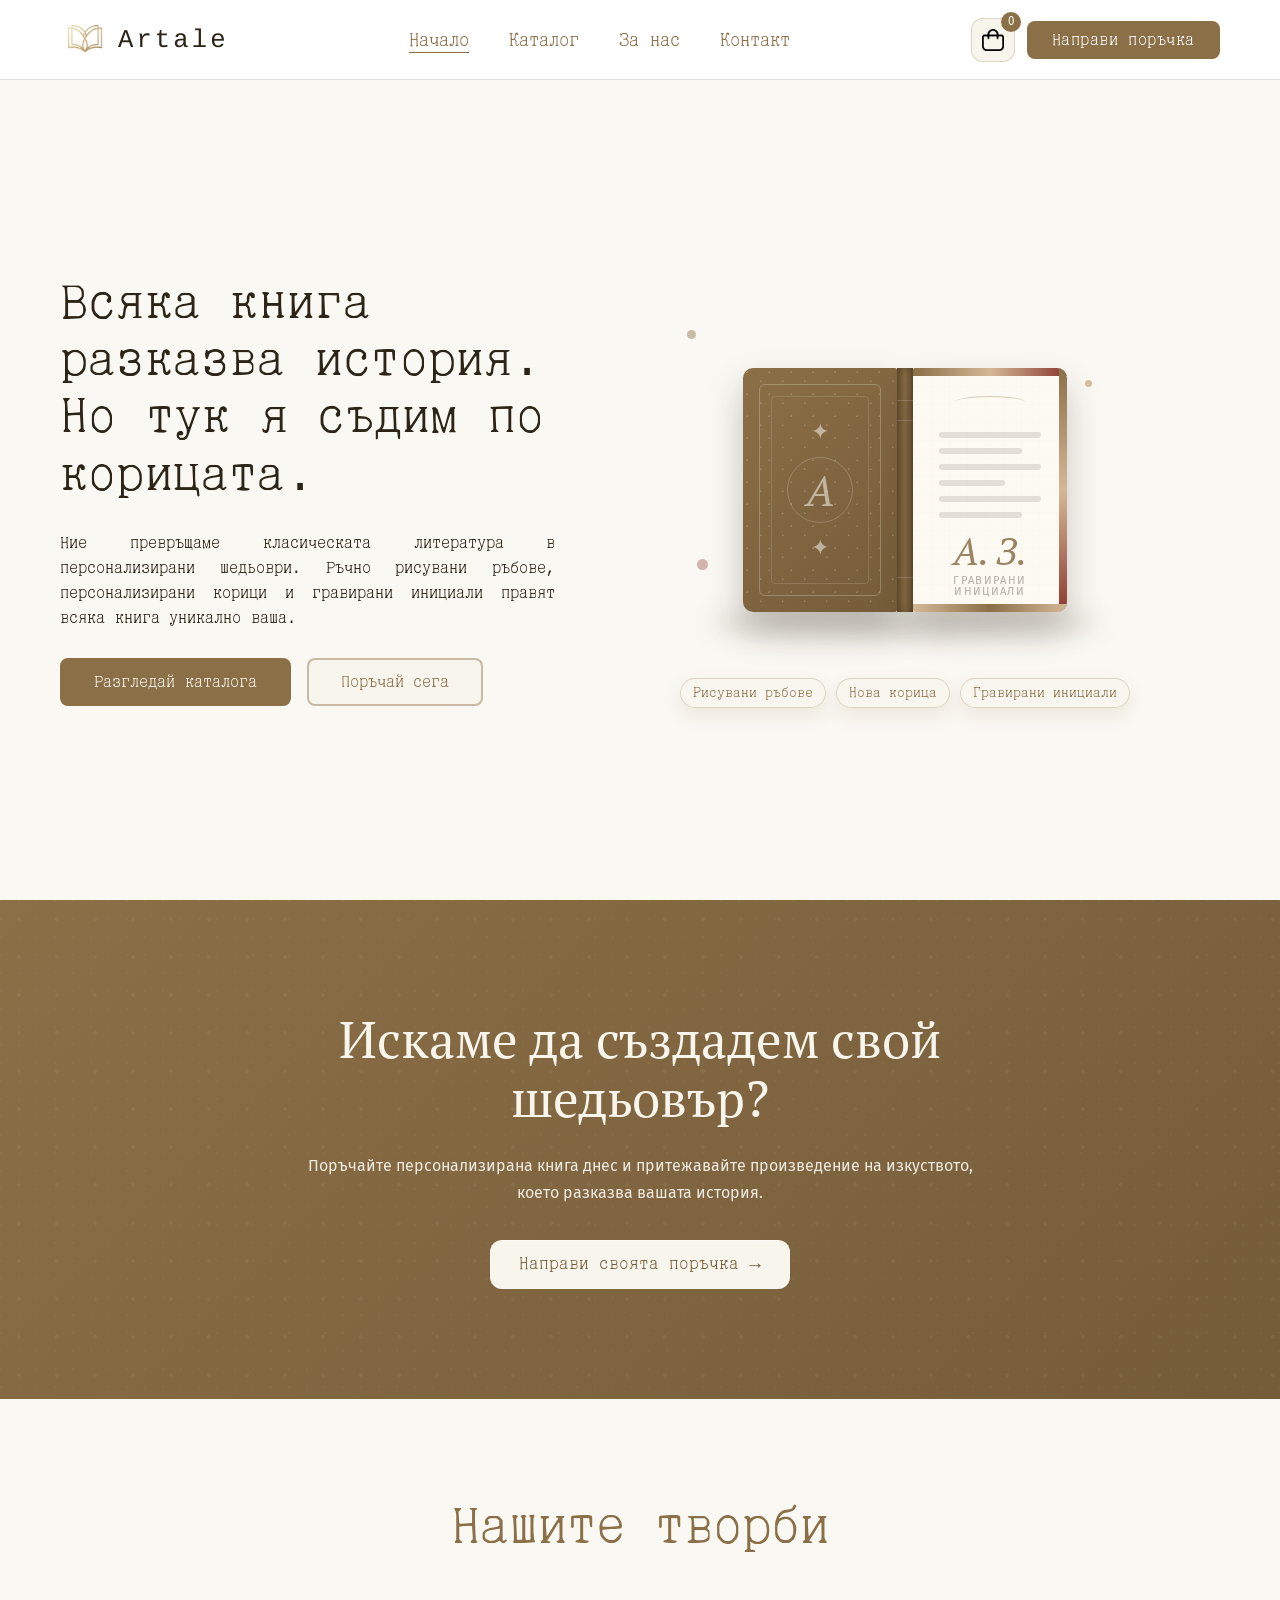
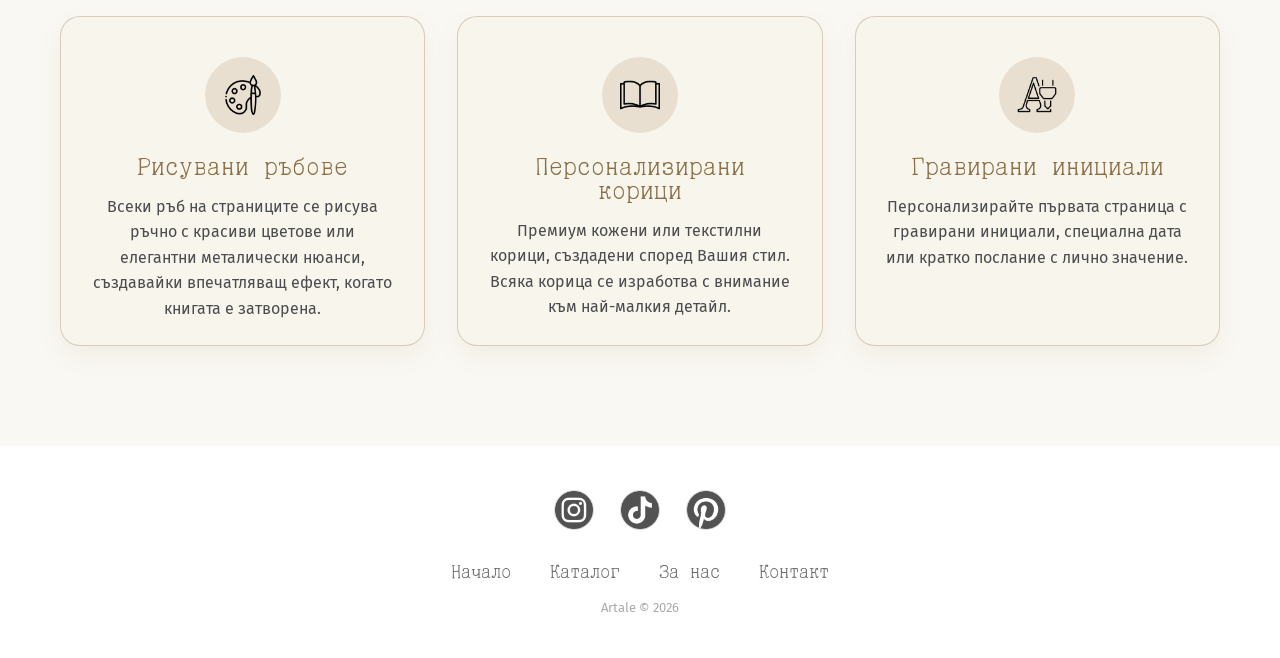
==== commit e44c3a8c: "[New feature] Book animations - book flip and color change animations in index.html" ====
--- a/index.html
+++ b/index.html
@@ -112,28 +112,39 @@
                             <span></span>
                             <span></span>
                         </div>
-
-                        <div class="book-pages">
-                            <div class="painted-edge top"></div>
-                            <div class="painted-edge right"></div>
-                            <div class="painted-edge bottom"></div>
-
-                            <div class="page-content">
-                                <div class="page-ornament"></div>
-
-                                <div class="text-line long"></div>
-                                <div class="text-line medium"></div>
-                                <div class="text-line long"></div>
-                                <div class="text-line short"></div>
-                                <div class="text-line long"></div>
-                                <div class="text-line medium"></div>
-
-                                <div class="engraving">
-                                    <span>М. И.</span>
-                                    <small>гравирани инициали</small>
-                                </div>
-                            </div>
-                        </div>
+<div class="book-pages" id="bookPages">
+    <div class="painted-edge top"></div>
+    <div class="painted-edge right"></div>
+    <div class="painted-edge bottom"></div>
+
+    <div class="book-page page-one active">
+        <div class="page-content">
+            <div class="page-ornament"></div>
+
+            <div class="text-line long"></div>
+            <div class="text-line medium"></div>
+            <div class="text-line long"></div>
+            <div class="text-line short"></div>
+            <div class="text-line long"></div>
+            <div class="text-line medium"></div>
+
+            <div class="engraving">
+                <span>А. З.</span>
+                <small>гравирани инициали</small>
+            </div>
+        </div>
+    </div>
+
+<div class="book-page page-two">
+    <div class="page-content second-page-content symbol-page">
+        <div class="page-flower">❀</div>
+        <div class="page-divider"></div>
+        <p class="page-symbol-caption">Artale</p>
+    </div>
+</div>
+
+    <div class="turning-page"></div>
+</div>
                     </div>
 
                     <div class="book-labels">
@@ -272,6 +283,7 @@
         </footer>
     </div>
 
+    <script src="src/assets/js/book-flip.js"></script>
     <script src="src/assets/js/cartCount.js"></script>
     <script src="https://cdn.jsdelivr.net/npm/bootstrap@5.3.3/dist/js/bootstrap.bundle.min.js"></script>
     <script src="src/assets/js/page-transition.js"></script>
--- a/styles/style.css
+++ b/styles/style.css
@@ -567,7 +567,7 @@
 }
 
 .engraving {
-    margin-top: 28px;
+    margin-top: 14px;
     text-align: center;
 }
 
@@ -1454,4 +1454,322 @@
     -webkit-font-smoothing: antialiased;
     text-rendering: geometricPrecision;
     font-synthesis: none;
+}
+
+/* ============================= */
+/* Clickable book page flip */
+/* ============================= */
+
+.book {
+    cursor: url('../click-feather.png') 4 44, pointer !important;
+}
+
+.book-pages {
+    cursor: url('../click-feather.png') 4 44, pointer !important;
+    transition:
+        background-color 0.35s ease,
+        box-shadow 0.35s ease,
+        transform 0.35s ease;
+}
+
+/* Hover color effect */
+.book:hover .book-pages {
+    background-color: #fff4e4;
+    box-shadow: 0 22px 42px rgba(139, 111, 71, 0.28);
+}
+
+.book:hover .book-cover {
+    background: linear-gradient(135deg, #9a7a4e, #6f5433);
+}
+
+/* Page layers */
+.book-page {
+    position: absolute;
+    inset: 0;
+    z-index: 2;
+    opacity: 0;
+    transition: opacity 0.35s ease;
+}
+
+.book-page.active {
+    opacity: 1;
+}
+
+/* The fake turning page */
+.turning-page {
+    position: absolute;
+    inset: 0;
+    z-index: 12;
+    background:
+        linear-gradient(
+            90deg,
+            rgba(44, 36, 22, 0.08),
+            rgba(255, 253, 249, 1) 35%,
+            rgba(248, 245, 237, 1)
+        );
+    border-radius: 2px 10px 10px 2px;
+    transform-origin: left center;
+    transform: rotateY(0deg);
+    opacity: 0;
+    pointer-events: none;
+}
+
+/* When book is flipping */
+.book-pages.flipping .turning-page {
+    opacity: 1;
+    animation: pageFlip 0.75s ease forwards;
+}
+
+@keyframes pageFlip {
+    0% {
+        transform: perspective(700px) rotateY(0deg);
+        opacity: 1;
+    }
+
+    45% {
+        transform: perspective(700px) rotateY(-85deg);
+        opacity: 1;
+    }
+
+    100% {
+        transform: perspective(700px) rotateY(-170deg);
+        opacity: 0;
+    }
+}
+
+.symbol-page {
+    inset: 24px 20px;
+    display: flex;
+    flex-direction: column;
+    align-items: center;
+    justify-content: center;
+    text-align: center;
+    overflow: hidden;
+}
+
+.page-flower {
+    font-size: clamp(2.4rem, 4vw, 3.4rem);
+    line-height: 1;
+    color: rgba(139, 111, 71, 0.85);
+    margin-bottom: 14px;
+}
+
+.page-divider {
+    width: 52px;
+    height: 1px;
+    background: rgba(139, 111, 71, 0.35);
+    margin-bottom: 12px;
+}
+
+.page-symbol-caption {
+    margin: 0;
+    font-family: "PT Serif", serif;
+    font-size: 0.85rem;
+    font-style: italic;
+    color: rgba(139, 111, 71, 0.72);
+    letter-spacing: 0.04em;
+}
+
+/* ============================= */
+/* Smooth book color transition */
+/* ============================= */
+
+.book-cover,
+.book-spine,
+.book-pages {
+    transition:
+        box-shadow 0.6s ease,
+        transform 0.6s ease,
+        filter 0.6s ease;
+}
+
+/* Cover overlay */
+.book-cover::after {
+    content: "";
+    position: absolute;
+    inset: 0;
+    z-index: 1;
+    background: linear-gradient(
+        135deg,
+        #2f4f3a 0%,
+        #4f6f55 30%,
+        #8b6f47 65%,
+        #d4b06a 100%
+    );
+    opacity: 0;
+    transition: opacity 0.9s ease;
+    pointer-events: none;
+}
+
+/* Keep cover decorations above overlay */
+.cover-border,
+.cover-inner-border,
+.cover-decoration {
+    z-index: 2;
+}
+
+/* Spine overlay */
+.book-spine::after {
+    content: "";
+    position: absolute;
+    inset: 0;
+    z-index: 1;
+    background: linear-gradient(
+        90deg,
+        #24382b 0%,
+        #4f6f55 35%,
+        #8b6f47 70%,
+        #c9a45f 100%
+    );
+    opacity: 0;
+    transition: opacity 0.9s ease;
+    pointer-events: none;
+}
+/* Pages overlay */
+.book-pages::after {
+    content: "";
+    position: absolute;
+    inset: 0;
+    z-index: 1;
+    background:
+        radial-gradient(circle at 30% 25%, rgba(79, 111, 85, 0.18), transparent 38%),
+        radial-gradient(circle at 72% 70%, rgba(212, 176, 106, 0.22), transparent 42%),
+        #f7f0df;
+    opacity: 0;
+    transition: opacity 0.9s ease;
+    pointer-events: none;
+}
+
+/* Make page content stay above pages overlay */
+.book-page,
+.page-content,
+.painted-edge {
+    position: absolute;
+    z-index: 3;
+}
+
+/* Hover state */
+.book:hover .book-cover::after,
+.book:hover .book-spine::after,
+.book:hover .book-pages::after {
+    opacity: 1;
+}
+
+.book:hover .book-cover {
+    box-shadow: 0 24px 50px rgba(47, 79, 58, 0.35);
+}
+
+.book:hover .book-pages {
+    box-shadow: 0 22px 46px rgba(47, 79, 58, 0.24);
+}
+
+/* Smooth painted edges */
+.painted-edge.top,
+.painted-edge.right,
+.painted-edge.bottom {
+    transition:
+        opacity 0.6s ease,
+        filter 0.6s ease;
+}
+
+.book:hover .painted-edge.top {
+    background: linear-gradient(90deg, #2f4f3a, #4f6f55, #8b6f47, #d4b06a);
+}
+
+.book:hover .painted-edge.right {
+    background: linear-gradient(180deg, #2f4f3a, #4f6f55, #8b6f47, #d4b06a);
+}
+
+.book:hover .painted-edge.bottom {
+    background: linear-gradient(90deg, #d4b06a, #8b6f47, #4f6f55);
+}
+/* Details become warmer smoothly */
+.text-line,
+.page-ornament,
+.engraving span,
+.cover-decoration,
+.cover-initial,
+.ornament {
+    transition:
+        color 0.6s ease,
+        background-color 0.6s ease,
+        border-color 0.6s ease;
+}
+
+.book:hover .text-line {
+    background-color: rgba(47, 79, 58, 0.16);
+}
+
+.book:hover .page-ornament {
+    border-top-color: rgba(47, 79, 58, 0.42);
+}
+
+.book:hover .engraving span {
+    color: rgba(47, 79, 58, 0.9);
+}
+
+.book:hover .cover-decoration,
+.book:hover .cover-initial,
+.book:hover .ornament {
+    color: rgba(248, 245, 237, 0.85);
+}
+
+.book:hover .cover-initial {
+    border-color: rgba(248, 245, 237, 0.42);
+}
+
+/* ============================= */
+/* Smooth painted edges transform */
+/* ============================= */
+
+.painted-edge {
+    overflow: hidden;
+}
+
+/* overlay layer for smooth color change */
+.painted-edge::after {
+    content: "";
+    position: absolute;
+    inset: 0;
+    opacity: 0;
+    pointer-events: none;
+    transition: opacity 1.4s ease;
+}
+
+/* top edge hover colors */
+.painted-edge.top::after {
+    background: linear-gradient(
+        90deg,
+        #2f4f3a 0%,
+        #5e7a61 35%,
+        #9a7a47 70%,
+        #d4b06a 100%
+    );
+}
+
+/* right edge hover colors */
+.painted-edge.right::after {
+    background: linear-gradient(
+        180deg,
+        #2f4f3a 0%,
+        #5e7a61 35%,
+        #9a7a47 70%,
+        #d4b06a 100%
+    );
+}
+
+/* bottom edge hover colors */
+.painted-edge.bottom::after {
+    background: linear-gradient(
+        90deg,
+        #d4b06a 0%,
+        #9a7a47 35%,
+        #5e7a61 70%,
+        #2f4f3a 100%
+    );
+}
+
+/* show overlay on hover */
+.book:hover .painted-edge::after {
+    opacity: 1;
 }
